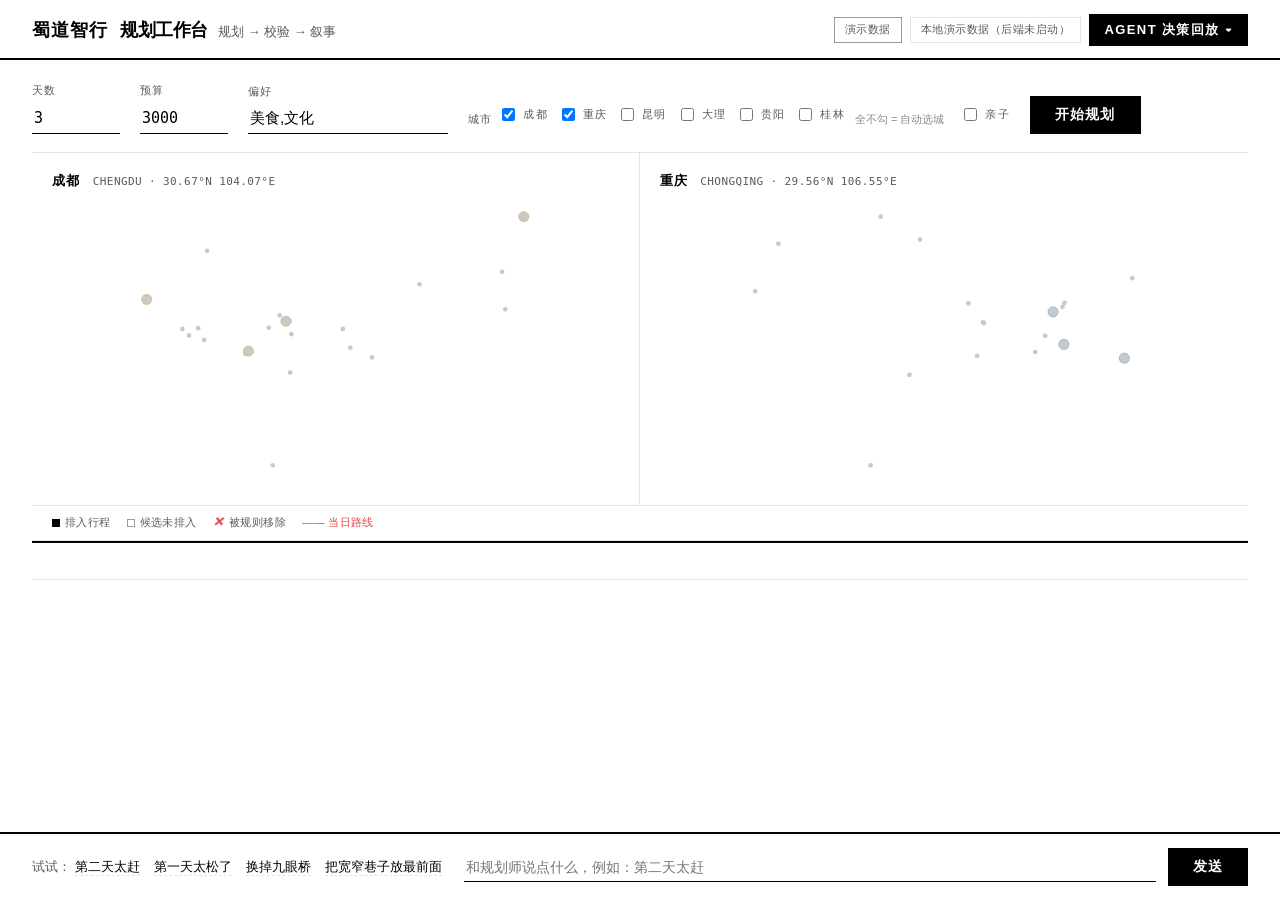
==== static/plan.html @ 838f5dc4 "feat(front): 双页面拆分——index品牌首页/plan规划工作台，旧URL参数自动透传，后端零改动 [user request] - index.html：hero+4数据卡+三步管线(" ====
<!DOCTYPE html>
<html lang="zh-CN">
<head>
<meta charset="UTF-8">
<meta name="viewport" content="width=device-width, initial-scale=1.0">
<title>蜀道智行 · 规划工作台</title>
<link rel="stylesheet" href="style.css">
</head>
<body>
<header class="topbar">
  <div class="brand">
    <a class="brand-mark" href="index.html" title="返回首页">蜀道智行</a>
    <h1>规划工作台<span class="brand-sub">规划 → 校验 → 叙事</span></h1>
  </div>
  <div class="badges">
    <span class="badge badge-offline" id="badge-offline">离线</span>
    <span class="badge" id="badge-api">检测中…</span>
    <button class="drawer-btn" id="drawer-btn" aria-expanded="false">Agent 决策回放 ▾</button>
  </div>
</header>

<div class="layout">
  <!-- 单栏主列：参数 + 多城路线图 + 逐日行程 -->
  <main class="left">
    <form class="params" id="params-form">
      <label>天数<input id="p-days" type="number" min="1" max="7" value="3"></label>
      <label>预算<input id="p-budget" type="number" min="500" step="100" value="3000"></label>
      <label>偏好<input id="p-tags" type="text" value="美食,文化" placeholder="美食,文化,亲子…"></label>
      <div class="city-pick-wrap">
        <span class="city-pick-label">城市</span>
        <div class="city-pick" id="p-cities"></div>
        <span class="city-pick-hint" id="city-pick-hint">全不勾 = 自动选城</span>
      </div>
      <label class="chk"><input id="p-family" type="checkbox">亲子</label>
      <button type="submit" class="btn-primary" id="btn-run">开始规划</button>
      <span class="params-hint" id="params-hint" hidden></span>
    </form>

    <section class="map-row" id="map-row">
      <!-- 图幅卡由 map.js setCities() 按行程涉及城市动态渲染（双城结构与旧静态双卡一致） -->
    </section>
    <div class="map-under">
      <div class="map-legend">
        <span><i class="lg lg-on"></i>排入行程</span>
        <span><i class="lg lg-dim"></i>候选未排入</span>
        <span><i class="lg-rm">✕</i>被规则移除</span>
        <span class="lg-route">—— 当日路线</span>
      </div>
      <div class="map-scroll-hint" id="map-scroll-hint" hidden>← 横向滑动查看全部城市 →</div>
    </div>

    <section class="days">
      <nav class="day-tabs" id="day-tabs"></nav>
      <div class="day-panel" id="day-panel"></div>
      <div class="budget-bar" id="budget-bar"></div>
    </section>
  </main>

  <!-- 底部抽屉：Agent 决策回放（默认收起） -->
  <aside class="right">
    <div class="player-head">
      <h2>Agent 决策回放</h2>
      <input id="evt-search" type="search" placeholder="过滤事件（标题/理由）…">
      <button class="drawer-close" id="drawer-close" title="关闭（Esc）">✕ 关闭</button>
    </div>
    <div class="player-ctrl">
      <button id="pc-first" title="跳到开头">⏮</button>
      <button id="pc-prev" title="上一步">◀</button>
      <button id="pc-play" class="pc-play" title="播放/暂停">▶</button>
      <button id="pc-next" title="下一步">▶|</button>
      <button id="pc-last" title="跳到结尾">⏭</button>
      <input id="pc-seek" type="range" min="0" max="0" value="0" step="1">
      <select id="pc-speed">
        <option value="1">1x</option><option value="2" selected>2x</option><option value="4">4x</option>
      </select>
    </div>
    <div class="evt-list" id="event-list"></div>
  </aside>
</div>

<footer class="chat-bar">
  <span class="chat-hint" id="chat-hints">试试：</span>
  <input id="chat-input" type="text" placeholder="和规划师说点什么，例如：第二天太赶">
  <button class="btn-primary" id="btn-send">发送</button>
</footer>

<script type="module" src="js/main.js"></script>
</body>
</html>
---- static/style.css ----
/* ============================================================
   蜀道智行 · 瑞士国际主义版式（Swiss / International Typographic Style）
   纪律：12 栏网格 / 极端字号对比 / 零装饰 / 横线即元素 / 单一强调色朱红
   零圆角 · 零阴影 · 零渐变 · 零外链字体
   ============================================================ */

:root {
  --bg:     #FFFFFF;
  --ink:    #000000;
  --ink2:   #5A5A5A;
  --ink3:   #9B9B9B;
  --rule:   #E4E4E4;
  --rule2:  #F0F0F0;
  --accent: #E5484D;                       /* 全站唯一强调色：朱红 */
  --drawer: #FFFFFF;
  --sans: "Helvetica Neue", Helvetica, "PingFang SC", "Microsoft YaHei", Arial, sans-serif;
  --mono: ui-monospace, "SF Mono", "JetBrains Mono", Consolas, monospace;
  /* 缓动 */
  --ease-out: cubic-bezier(.16, 1, .3, 1);
  --ease-inout: cubic-bezier(.32, .72, 0, 1);
  /* 兼容旧变量名（JS/CSS 引用处不断链；瑞士式下不再有第二第三强调色） */
  --cd: var(--ink);
  --cq: var(--ink);
  --bad: var(--accent);
  --ok: var(--ink);
  --tool: var(--ink2);
  --warn: var(--accent);
  --unfix: var(--accent);
  --fg: var(--ink);
  --fg-dim: var(--ink2);
  --panel: var(--bg);
  --border: var(--rule);
}

* { box-sizing: border-box; margin: 0; padding: 0; border-radius: 0 !important; box-shadow: none !important; }
html { scroll-behavior: smooth; }
body {
  background: var(--bg);
  color: var(--ink);
  font-family: var(--sans);
  font-size: 15px;
  line-height: 1.6;
  padding-bottom: 72px;                    /* 给固定对话条留位 */
}

/* ═══ 顶栏：2px 黑实线收底 ═══════════════════════════ */
.topbar {
  position: sticky; top: 0; z-index: 20;
  background: var(--bg);
  display: flex; align-items: center; justify-content: space-between;
  padding: 14px 32px 12px;
  border-bottom: 2px solid var(--ink);
  animation: dropIn .32s var(--ease-out) both;
}
.brand { display: flex; align-items: baseline; gap: 12px; }
.brand-mark {
  font-weight: 700; font-size: 18px; letter-spacing: 1px; color: var(--ink);
  background: none; -webkit-background-clip: initial; background-clip: initial;
}
.topbar h1 { font-size: 18px; font-weight: 700; letter-spacing: -0.4px; }
.brand-sub { color: var(--ink2); font-weight: 400; font-size: 13px; margin-left: 10px; letter-spacing: 0; }
.badges { display: flex; gap: 8px; align-items: center; }
.badge {
  font-family: var(--mono); font-size: 11px; letter-spacing: .5px;
  padding: 3px 10px;
  border: 1px solid var(--rule); color: var(--ink2);
  font-variant-numeric: tabular-nums;
}
.badge-offline { border-color: var(--ink3); }
.badge-live { background: var(--ink); color: var(--bg); border-color: var(--ink); }
.badge-error { color: var(--accent); border-color: var(--accent); font-weight: 600; }
/* 抽屉开关按钮 */
.drawer-btn {
  font-family: var(--sans); font-size: 13px; font-weight: 700;
  text-transform: uppercase; letter-spacing: 1.4px;
  background: var(--ink); color: var(--bg);
  border: 1px solid var(--ink); padding: 6px 14px; cursor: pointer;
  transition: background .14s, color .14s;
}
.drawer-btn:hover { background: var(--accent); border-color: var(--accent); color: #fff; }
.drawer-btn[aria-expanded="true"] { background: var(--accent); border-color: var(--accent); color: #fff; }

/* ═══ Hero：12 栏网格，极端字号对比 ═════════════════ */
.hero {
  max-width: 1280px; margin: 0 auto; padding: 40px 32px 28px;
  display: grid; grid-template-columns: repeat(12, 1fr); gap: 16px 24px;
  border-bottom: 1px solid var(--rule);
}
.hero-title {
  grid-column: 1 / 10;
  font-size: clamp(38px, 4.6vw, 66px); font-weight: 700;
  letter-spacing: -2.4px; line-height: 1.04;
  animation: titleIn .62s var(--ease-out) 60ms both;
}
.hero-sub {
  grid-column: 1 / 8;
  font-size: 15px; color: var(--ink2); max-width: 560px; line-height: 1.6;
  animation: riseIn .38s var(--ease-out) 200ms both;
}
.hero-stats {
  grid-column: 10 / 13;
  display: grid; grid-template-columns: 1fr 1fr; gap: 1px;
  background: var(--rule);
  border: 1px solid var(--rule);
  animation: riseIn .38s var(--ease-out) 260ms both;
}
.stat {
  background: var(--bg); padding: 14px 14px 12px;
  animation: riseIn .34s var(--ease-out) both;
}
.stat:nth-child(1) { animation-delay: 260ms; }
.stat:nth-child(2) { animation-delay: 330ms; }
.stat:nth-child(3) { animation-delay: 400ms; }
.stat:nth-child(4) { animation-delay: 470ms; }
.stat-n {
  display: block; font-family: var(--mono); font-variant-numeric: tabular-nums;
  font-size: 26px; font-weight: 700; letter-spacing: -1px; line-height: 1.1;
}
.stat-l { display: block; font-size: 11px; color: var(--ink2); letter-spacing: .6px; margin-top: 4px; }

/* ── 品牌首页（index.html 专属：hero 垂直叙事 + 三步管线 + CTA）──── */
.home-hero {
  display: block; padding: 72px 32px 44px;
}
.home-hero .hero-title { max-width: 900px; }
.home-hero .hero-sub { max-width: 640px; margin-top: 18px; }
.home-hero .hero-stats {
  display: grid; grid-template-columns: repeat(4, 1fr); gap: 1px;
  margin-top: 44px; background: var(--rule); border: 1px solid var(--rule);
}
.home-steps {
  max-width: 1280px; margin: 0 auto; padding: 36px 32px;
  display: grid; grid-template-columns: repeat(3, 1fr);
  border-bottom: 1px solid var(--rule);
}
.home-steps .step {
  padding: 0 26px 0 0;
  animation: riseIn .38s var(--ease-out) both;
}
.home-steps .step:nth-child(1) { animation-delay: 340ms; }
.home-steps .step:nth-child(2) { animation-delay: 420ms; border-left: 1px solid var(--rule); padding-left: 26px; }
.home-steps .step:nth-child(3) { animation-delay: 500ms; border-left: 1px solid var(--rule); padding-left: 26px; }
.step-no {
  font-family: var(--mono); font-size: 13px; font-weight: 700;
  color: var(--accent); letter-spacing: 2px;
}
.home-steps h3 {
  font-size: 17px; font-weight: 700; letter-spacing: .4px;
  margin: 8px 0 10px;
}
.home-steps p { font-size: 13px; color: var(--ink2); line-height: 1.75; }
.home-cta {
  max-width: 1280px; margin: 0 auto; padding: 56px 32px 64px;
  animation: riseIn .38s var(--ease-out) 580ms both;
}
.btn-cta {
  display: inline-block; padding: 16px 44px;
  background: var(--ink); color: var(--bg);
  font-size: 16px; font-weight: 700; letter-spacing: 1.6px;
  text-decoration: none; transition: background .14s ease-out, color .14s ease-out;
}
.btn-cta:hover { background: var(--accent); color: #fff; }
.cta-sub { margin-top: 16px; font-size: 12px; color: var(--ink2); letter-spacing: .4px; }
.home-foot {
  border-top: 1px solid var(--rule);
  padding: 18px 32px; text-align: center;
  font-size: 11px; color: var(--ink2); letter-spacing: .8px;
}
a.brand-mark { text-decoration: none; }

/* ═══ 主区：单栏 12 栏 ═══════════════════════════════ */
.layout {
  max-width: 1280px; margin: 0 auto;
  display: grid; grid-template-columns: repeat(12, 1fr);
  gap: 0 24px; padding: 0 32px 24px;
}
.left { grid-column: 1 / 13; display: flex; flex-direction: column; }

/* ── 参数条：一行，横线画出 ─────────────────────────── */
.params {
  display: flex; align-items: flex-end; gap: 20px; flex-wrap: wrap;
  padding: 22px 0 18px;
  border-bottom: 1px solid var(--rule);
  animation: paramsIn .42s var(--ease-out) 380ms both;
}
.params label {
  display: flex; flex-direction: column; gap: 5px;
  font-size: 11px; color: var(--ink2); letter-spacing: 1.2px; text-transform: uppercase;
}
/* 城市多选（03E：默认勾成渝，全不勾 = 自动选城） */
.city-pick {
  display: flex; align-items: center; gap: 14px; flex-wrap: wrap;
  font-size: 11px; color: var(--ink2); letter-spacing: 1.2px; text-transform: uppercase;
}
.city-pick .chk {
  display: inline-flex; align-items: center; gap: 5px;
  font-size: 11px; color: var(--ink2); letter-spacing: 1.2px; text-transform: none;
  cursor: pointer; margin: 0;
}
.params input[type="number"], .params input[type="text"] {
  background: var(--bg); border: none; border-bottom: 1px solid var(--ink);
  color: var(--ink); padding: 4px 2px 6px; font-size: 15px; outline: none;
  font-family: var(--mono); font-variant-numeric: tabular-nums;
  transition: border-color .14s;
}
.params input:focus { border-bottom-color: var(--accent); }
#p-days, #p-budget { width: 88px; }
#p-tags { width: 200px; font-family: var(--sans); }
.chk { flex-direction: row !important; align-items: center; gap: 8px !important; padding-bottom: 10px; text-transform: none; font-size: 13.5px; }
.btn-primary {
  background: var(--ink); color: var(--bg);
  border: 1px solid var(--ink); padding: 9px 24px; cursor: pointer;
  font-family: var(--sans); font-weight: 700; font-size: 13.5px;
  letter-spacing: 1.2px; text-transform: uppercase;
  transition: background .14s, color .14s, border-color .14s;
}
.btn-primary:hover { background: var(--accent); border-color: var(--accent); color: #fff; }
.btn-primary:disabled { opacity: .35; cursor: not-allowed; }

/* ═══ 多城图幅：flex 横滚（双城各占半幅与旧 1fr/1fr 视觉一致，>2 城容器内横向滚动） ═══ */
.map-row {
  display: flex; overflow-x: auto; scrollbar-width: thin;
  border-bottom: 1px solid var(--rule);
}
.map-card {
  flex: 0 0 calc((100% - 1px) / 2); min-width: 0;
  position: relative; padding: 18px 20px 14px;
  background: var(--bg);
}
.map-card:first-child { border-right: 1px solid var(--rule); animation: slideL .48s var(--ease-out) 460ms both; }
.map-card:last-child  { animation: slideR .48s var(--ease-out) 550ms both; }
/* 图幅标题：瑞士式小标签（位置区分城市，不靠颜色） */
.map-title {
  position: static; display: flex; align-items: baseline; gap: 12px;
  font-family: var(--sans); font-size: 13px; font-weight: 700;
  letter-spacing: 1.4px; text-transform: uppercase; color: var(--ink);
}
.c-cd, .c-cq { color: var(--ink); }
.city-meta {
  font-family: var(--mono); font-size: 11px; font-weight: 400;
  color: var(--ink2); letter-spacing: .4px; text-transform: uppercase;
  font-variant-numeric: tabular-nums;
}
.map-svg { height: 300px; position: relative; }
.map-svg svg { width: 100%; height: 100%; display: block; }

/* 图幅下方：图例 + 横滚提示（>2 城时显示） */
.map-under {
  display: flex; justify-content: space-between; align-items: center; gap: 16px;
  padding: 8px 20px; border-bottom: 1px solid var(--rule);
  font-size: 11px; color: var(--ink2); letter-spacing: .4px;
}
.map-legend { display: flex; gap: 16px; flex-wrap: wrap; align-items: center; }
.map-legend .lg {
  display: inline-block; width: 8px; height: 8px;
  margin-right: 5px; vertical-align: -1px;
}
.map-legend .lg-on { background: var(--ink); }
.map-legend .lg-dim { background: none; border: 1px solid var(--ink3, #9a9a9a); }
.map-legend .lg-rm { color: var(--accent); font-weight: 700; margin-right: 5px; }
.map-legend .lg-route { color: var(--accent); }
.map-scroll-hint { color: var(--accent); white-space: nowrap; }
.map-scroll-hint[hidden] { display: none; }

/* 城市多选与即时提示 */
.city-pick-wrap { display: flex; align-items: center; gap: 10px; flex-wrap: wrap; }
.city-pick-label {
  font-size: 11px; color: var(--ink2); letter-spacing: 1.2px; text-transform: uppercase;
}
.city-pick-hint { font-size: 11px; color: var(--ink2); opacity: .7; }
.params-hint {
  flex-basis: 100%; font-size: 11px; color: var(--accent); letter-spacing: .3px;
}
.params-hint[hidden] { display: none; }

/* 行程区初始空态：说明主路径（输入→生成→回放），首开不空白 */
.empty-state { padding: 34px 20px; border-left: 2px solid var(--accent); }
.empty-title {
  font-size: 15px; font-weight: 700; color: var(--ink);
  letter-spacing: .6px; margin-bottom: 14px;
}
.empty-line { font-size: 12px; color: var(--ink2); line-height: 2.1; }
.empty-line b { color: var(--accent); font-weight: 700; }

/* 回放入口引导：管线完成后按钮一次性高亮（打开抽屉即解除） */
.drawer-btn.attn {
  color: var(--accent); border-bottom: 2px solid var(--accent);
  animation: attnPulse 1.6s var(--ease-out) 2;
}
@keyframes attnPulse {
  0%, 100% { opacity: 1; }
  50% { opacity: .45; }
}

/* 高铁连线（黑白化：双色渐变由 CSS 覆盖为黑） */
.rail-link { display: none; }

/* ── 地图点位：黑实心圆；CSS 覆盖 JS 的 fill 属性 ───── */
.poi-marker {
  cursor: pointer; fill: var(--ink) !important;
  transition: r .14s ease-out, opacity .2s;
  animation: popIn .26s cubic-bezier(.34, 1.4, .64, 1) both;
  animation-delay: calc(620ms + var(--i, 0) * 38ms);
}
.poi-marker:hover { r: 8; }
.poi-marker.dim { fill: #C9C9C9 !important; opacity: 1; animation: none; }
.poi-marker.done { stroke: var(--ink); stroke-width: 1; }
/* 当天路线：朱红；CSS 覆盖 JS 的 stroke/dasharray 属性 */
.route-line {
  fill: none; stroke: var(--accent) !important;
  stroke-width: 1.8; stroke-linecap: round; stroke-linejoin: round;
  transition: opacity .2s;
}
.route-line.dim { stroke: var(--ink3) !important; stroke-width: 1; stroke-dasharray: 2 5 !important; opacity: 1; }
.route-line:not(.dim) {
  stroke-dasharray: 3000 !important;
  stroke-dashoffset: 3000;
  animation: routeDraw .9s ease-out 640ms forwards;
}
/* 修复打叉线：统一朱红（CSS 覆盖属性值） */
svg line[stroke="#F85149"] { stroke: var(--accent) !important; }
.daytag { font-family: var(--mono); font-size: 10px; fill: var(--ink2); letter-spacing: .4px; }

/* 点位浮层：黑底白字直角方块 */
.poi-tip {
  position: fixed; pointer-events: none; z-index: 40;
  background: var(--ink); color: var(--bg);
  padding: 8px 12px; font-size: 12px; max-width: 240px;
  opacity: 0; transform: translateX(-4px);
  transition: opacity .14s, transform .14s;
}
.poi-tip.on { opacity: 1; transform: none; }
.poi-tip .t-name { font-weight: 700; font-size: 13px; margin-bottom: 4px; }
.poi-tip .t-row { color: #C9C9C9; font-family: var(--mono); font-size: 11px; font-variant-numeric: tabular-nums; }

/* ═══ 逐日行程：图鉴表格化 ═══════════════════════════ */
.days { border-bottom: 1px solid var(--rule); }
.day-tabs { display: flex; border-bottom: 2px solid var(--ink); animation: drawX .34s var(--ease-out) 900ms both; transform-origin: left; }
.day-tab {
  padding: 12px 24px 10px; font-size: 14px;
  color: var(--ink3); cursor: pointer; font-weight: 400;
  border-bottom: 2px solid transparent; margin-bottom: -2px;
  transition: color .14s;
}
.day-tab:hover { color: var(--ink); }
.day-tab.on { color: var(--ink); font-weight: 700; border-bottom-color: var(--ink); }
.day-tab.adv { color: var(--accent); }
.day-tab.adv.on { color: var(--accent); border-bottom-color: var(--accent); }
.day-panel { padding: 8px 0 4px; }

/* 行程条目：左时间 + 中名称 + 右标签说明；竖线分隔 */
.it-item {
  position: relative; display: grid;
  grid-template-columns: 88px 1fr 280px; gap: 0 24px;
  padding: 14px 0; border-bottom: 1px solid var(--rule2);
  animation: riseIn .26s var(--ease-out) both;
}
.it-item:nth-child(1)  { animation-delay: 1000ms; }
.it-item:nth-child(2)  { animation-delay: 1028ms; }
.it-item:nth-child(3)  { animation-delay: 1056ms; }
.it-item:nth-child(4)  { animation-delay: 1084ms; }
.it-item:nth-child(5)  { animation-delay: 1112ms; }
.it-item:nth-child(6)  { animation-delay: 1140ms; }
.it-item:nth-child(7)  { animation-delay: 1168ms; }
.it-item:nth-child(8)  { animation-delay: 1196ms; }
.it-item:nth-child(9)  { animation-delay: 1224ms; }
.it-item:nth-child(10) { animation-delay: 1252ms; }
.it-item:nth-child(n+11) { animation-delay: 1280ms; }
.it-item::before {
  content: ""; position: absolute; left: 96px; top: 6px; bottom: 6px; width: 1px;
  background: var(--rule);
}
.it-time {
  font-family: var(--mono); font-size: 12px; color: var(--ink2);
  font-variant-numeric: tabular-nums; letter-spacing: .2px; padding-top: 2px;
}
.it-body { min-width: 0; padding-left: 22px; }
.it-name { font-weight: 700; font-size: 15px; letter-spacing: -0.2px; }
.it-name .price { color: var(--ink); font-family: var(--mono); font-size: 12px; margin-left: 8px; font-variant-numeric: tabular-nums; }
.it-tags { margin: 6px 0 2px; display: flex; flex-wrap: wrap; gap: 6px; }
.it-tag {
  font-size: 11px; color: var(--ink2); letter-spacing: .4px;
  border-bottom: 1px solid var(--rule);
  padding: 1px 0;
}
.it-sum { color: var(--ink2); font-size: 13.5px; line-height: 1.55; grid-column: 3; }
.it-reasons { font-size: 11px; color: var(--ink3); margin-top: 5px; font-family: var(--mono); font-variant-numeric: tabular-nums; }
.it-meal { color: var(--ink3); font-size: 12px; letter-spacing: 2px; }
.it-rail {
  display: inline-block; height: 22px;
  font-family: var(--mono); font-size: 11px; color: var(--ink);
  font-weight: 600; letter-spacing: .5px;
  background: var(--ink); color: var(--bg); padding: 3px 10px;
}
.it-item.advisory { border-left: 2px solid var(--accent); padding-left: 14px; }
.it-removed { opacity: .5; }
.it-removed .rm-tag {
  font-size: 10px; color: var(--accent);
  border: 1px solid var(--accent); padding: 1px 6px; margin-left: 6px;
}

/* 负载 / 叙事 / 预算 */
.day-load {
  display: flex; gap: 28px; font-family: var(--mono); font-size: 12px; letter-spacing: .3px;
  color: var(--ink2); padding: 12px 0 4px;
  font-variant-numeric: tabular-nums;
  animation: riseIn .32s var(--ease-out) 1250ms both;
}
.day-load .over { color: var(--accent); font-weight: 700; }
.day-narrative {
  margin: 10px 0 6px; padding: 2px 0 2px 16px;
  font-size: 13.5px; line-height: 1.75; color: var(--ink);
  border-left: 2px solid var(--ink);
  animation: riseIn .32s var(--ease-out) 1250ms both;
}
.budget-bar {
  padding: 14px 0 10px;
  font-family: var(--mono); font-size: 13px; color: var(--ink); letter-spacing: .2px;
  display: flex; gap: 10px; align-items: baseline; flex-wrap: wrap;
  font-variant-numeric: tabular-nums;
  animation: riseIn .32s var(--ease-out) 1250ms both;
}
.budget-bar .total { font-weight: 700; font-size: 15px; }
.budget-bar .over { color: var(--accent); }

/* ═══ 底部抽屉：Agent 决策回放（默认收起）════════════ */
.right {
  position: fixed; left: 0; right: 0; bottom: 0; z-index: 30;
  height: min(74vh, 620px);
  background: var(--drawer);
  border-top: 2px solid var(--ink);
  display: flex; flex-direction: column;
  transform: translateY(101%);
  transition: transform .32s var(--ease-inout);
}
body.drawer-open .right { transform: none; }
body.drawer-open::after {
  content: ""; position: fixed; inset: 0; z-index: 25;
  background: rgba(0, 0, 0, .14);
}
/* 遮罩点击关闭（JS 绑定在遮罩上；此处仅绘制） */
.drawer-close {
  font-family: var(--sans); font-size: 12px; font-weight: 700;
  background: none; border: 1px solid var(--ink); color: var(--ink);
  padding: 5px 12px; cursor: pointer; letter-spacing: 1px;
  transition: background .14s, color .14s;
}
.drawer-close:hover { background: var(--ink); color: var(--bg); }
.player-head {
  display: flex; align-items: center; justify-content: space-between;
  padding: 14px 24px 10px; gap: 12px;
  border-bottom: 1px solid var(--rule);
}
.player-head h2 {
  font-size: 13px; font-weight: 700; letter-spacing: 1.4px;
  text-transform: uppercase; color: var(--ink);
}
#evt-search {
  width: 220px; background: var(--bg); border: none;
  border-bottom: 1px solid var(--ink);
  color: var(--ink); padding: 4px 2px 6px; font-size: 13px; outline: none;
  font-family: var(--sans);
}
#evt-search:focus { border-bottom-color: var(--accent); }
.player-ctrl {
  display: flex; align-items: center; gap: 8px; padding: 0 24px 12px;
  border-bottom: 1px solid var(--rule);
}
.player-ctrl button {
  background: var(--bg); border: 1px solid var(--ink); color: var(--ink);
  width: 34px; height: 30px; cursor: pointer; font-size: 12px;
  font-family: var(--mono);
  transition: background .14s, color .14s;
}
.player-ctrl button:hover { background: var(--ink); color: var(--bg); }
.player-ctrl button:disabled { opacity: .3; cursor: not-allowed; }
.pc-play { background: var(--ink) !important; color: var(--bg) !important; }
.pc-play:hover { background: var(--accent) !important; border-color: var(--accent) !important; }
#pc-seek { flex: 1; accent-color: var(--accent); height: 1px; }
#pc-speed {
  background: var(--bg); color: var(--ink); border: 1px solid var(--ink);
  font-size: 12px; padding: 5px 6px; font-family: var(--mono);
}
.player-ctrl.streaming { opacity: .5; }
.player-ctrl.streaming::after {
  content: "实时接收中…";
  font-size: 11px; color: var(--accent); margin-left: 6px; font-family: var(--mono);
}

/* ── 事件列表：三列并排（序号 | 标题 | 原因）────────── */
.evt-list { flex: 1; overflow-y: auto; padding: 6px 0 24px; }
.evt {
  position: relative;
  display: grid; grid-template-columns: 64px 1fr 1.15fr; gap: 0 20px;
  padding: 11px 24px 11px 26px; cursor: pointer; align-items: baseline;
}
/* 左侧 2px 红条：hover / 当前项（scaleY，非背景色变化） */
.evt::before {
  content: ""; position: absolute; left: 0; top: 8px; bottom: 8px; width: 2px;
  background: var(--accent); transform: scaleY(0); transform-origin: top;
  transition: transform .18s var(--ease-out);
}
.evt:hover::before, .evt.cur::before { transform: scaleY(1); }
.evt.hidden { display: none; }
/* 序号与图标同格：序号靠左，图标靠右 */
.evt-seq { grid-area: 1 / 1; justify-self: start; }
.evt-icon {
  grid-area: 1 / 1; justify-self: end;
  width: 16px; height: 16px;
  display: inline-grid; place-items: center;
  background: none; border: none;
  font-size: 10px; line-height: 1; align-self: center;
  color: var(--ink2);
}
.evt-title { grid-area: 1 / 2; font-size: 13px; line-height: 1.5; font-weight: 400; }
/* 原因列：与标题同级的独立列 */
.evt-reason {
  grid-area: 1 / 3;
  font-size: 13px; color: var(--ink2); line-height: 1.5;
  border-left: 1px solid var(--rule); padding-left: 14px;
  word-break: break-all;
}
.evt.cur .evt-title { font-weight: 700; }
.evt.cur .evt-reason { color: var(--ink); }
/* 阶段标签：小方标 */
.evt-stage {
  display: inline-block; font-size: 9.5px; letter-spacing: .8px; padding: 1px 5px;
  border: 1px solid var(--rule); color: var(--ink2);
  margin-right: 6px; font-family: var(--mono); text-transform: uppercase;
  vertical-align: 1px;
}
.st-plan, .st-validate, .st-narrate, .st-system, .st-revise { color: var(--ink2); }
/* 图标语义色（瑞士收敛：违规系=朱红，其余黑灰） */
.ty-tool_call, .ty-tool_result { color: var(--ink3); }
.ty-decision { color: var(--ink); }
.ty-violation, .ty-advisory, .ty-unfixable, .ty-fallback { color: var(--accent); }
.ty-pass { color: var(--ink); }
.evt.future { filter: grayscale(1); opacity: .35; }
/* 抽屉展开时事件逐条淡入（stagger 16ms，前 24 条） */
body.drawer-open .evt { animation: riseIn .3s var(--ease-out) both; }
body.drawer-open .evt:nth-child(1)  { animation-delay: 60ms; }
body.drawer-open .evt:nth-child(2)  { animation-delay: 76ms; }
body.drawer-open .evt:nth-child(3)  { animation-delay: 92ms; }
body.drawer-open .evt:nth-child(4)  { animation-delay: 108ms; }
body.drawer-open .evt:nth-child(5)  { animation-delay: 124ms; }
body.drawer-open .evt:nth-child(6)  { animation-delay: 140ms; }
body.drawer-open .evt:nth-child(7)  { animation-delay: 156ms; }
body.drawer-open .evt:nth-child(8)  { animation-delay: 172ms; }
body.drawer-open .evt:nth-child(9)  { animation-delay: 188ms; }
body.drawer-open .evt:nth-child(10) { animation-delay: 204ms; }
body.drawer-open .evt:nth-child(n+11) { animation-delay: 220ms; }

/* ═══ 对话条：固定底部 ═══════════════════════════════ */
.chat-bar {
  position: fixed; left: 0; right: 0; bottom: 0; z-index: 15;
  display: flex; align-items: center; gap: 12px;
  padding: 14px 32px;
  background: var(--bg);
  border-top: 2px solid var(--ink);
}
.chat-hint { font-size: 12.5px; color: var(--ink2); white-space: nowrap; }
.chat-hint span { color: var(--ink); cursor: pointer; margin-left: 4px; margin-right: 10px; border-bottom: 1px dashed var(--rule); padding-bottom: 1px; }
.chat-hint span:hover { border-bottom-color: var(--accent); color: var(--accent); border-bottom-style: solid; }
#chat-input {
  flex: 1; background: var(--bg); border: none;
  border-bottom: 1px solid var(--ink);
  color: var(--ink); padding: 6px 2px; font-size: 14px; outline: none;
  font-family: var(--sans);
}
#chat-input:focus { border-bottom-color: var(--accent); }

/* ═══ 滚动条（方角灰）════════════════════════════════ */
::-webkit-scrollbar { width: 10px; height: 10px; }
::-webkit-scrollbar-thumb { background: var(--rule); border: 2px solid var(--bg); }
::-webkit-scrollbar-thumb:hover { background: var(--ink3); }
::-webkit-scrollbar-track { background: var(--bg); }

/* ═══ 关键帧 ═════════════════════════════════════════ */
@keyframes riseIn  { from { opacity: 0; transform: translateY(10px); } to { opacity: 1; transform: none; } }
@keyframes dropIn  { from { opacity: 0; transform: translateY(-8px); } to { opacity: 1; transform: none; } }
@keyframes slideL  { from { opacity: 0; transform: translateX(-16px); } to { opacity: 1; transform: none; } }
@keyframes slideR  { from { opacity: 0; transform: translateX(16px); } to { opacity: 1; transform: none; } }
@keyframes drawX   { from { transform: scaleX(0); } to { transform: scaleX(1); } }
@keyframes titleIn { from { opacity: 0; letter-spacing: -12px; } to { opacity: 1; letter-spacing: -2.4px; } }
@keyframes popIn   { from { opacity: 0; transform: scale(.2); } to { opacity: 1; transform: scale(1); } }
@keyframes routeDraw { to { stroke-dashoffset: 0; } }
@keyframes paramsIn { from { opacity: 0; } to { opacity: 1; } }
@keyframes railFlow { to { stroke-dashoffset: -24; } }

/* SVG marker 的 popIn 需要 fill-box 原点 */
.poi-marker { transform-box: fill-box; transform-origin: center; }

/* ═══ 动效降级 ═══════════════════════════════════════ */
@media (prefers-reduced-motion: reduce) {
  *, *::before, *::after {
    animation-duration: .01ms !important;
    animation-delay: 0ms !important;
    transition-duration: .01ms !important;
    scroll-behavior: auto !important;
  }
  .route-line:not(.dim) { stroke-dashoffset: 0; }
}

/* ═══ 响应式（1366×768 不塌）════════════════════════ */
@media (max-width: 1400px) {
  .hero-title { grid-column: 1 / 13; }
  .hero-sub { grid-column: 1 / 9; }
  .hero-stats { grid-column: 9 / 13; }
}
@media (max-width: 1100px) {
  .hero-stats { grid-column: 1 / 13; display: grid; grid-template-columns: repeat(4, 1fr); }
  .it-item { grid-template-columns: 72px 1fr; }
  .it-sum { grid-column: 2; }
  .map-card { flex: 0 0 100%; }
  .map-card:first-child { border-right: none; border-bottom: 1px solid var(--rule); }
  .map-svg { height: 240px; }
  .evt { grid-template-columns: 56px 1fr; }
  .evt-reason { grid-area: auto; grid-column: 2; border-left: none; padding-left: 0; }
  /* 首页：数据卡 2 列、三步管线纵向堆叠 */
  .home-hero .hero-stats { grid-template-columns: repeat(2, 1fr); }
  .home-steps { grid-template-columns: 1fr; }
  .home-steps .step:nth-child(2), .home-steps .step:nth-child(3) {
    border-left: none; padding-left: 0; border-top: 1px solid var(--rule); padding-top: 20px;
  }
}
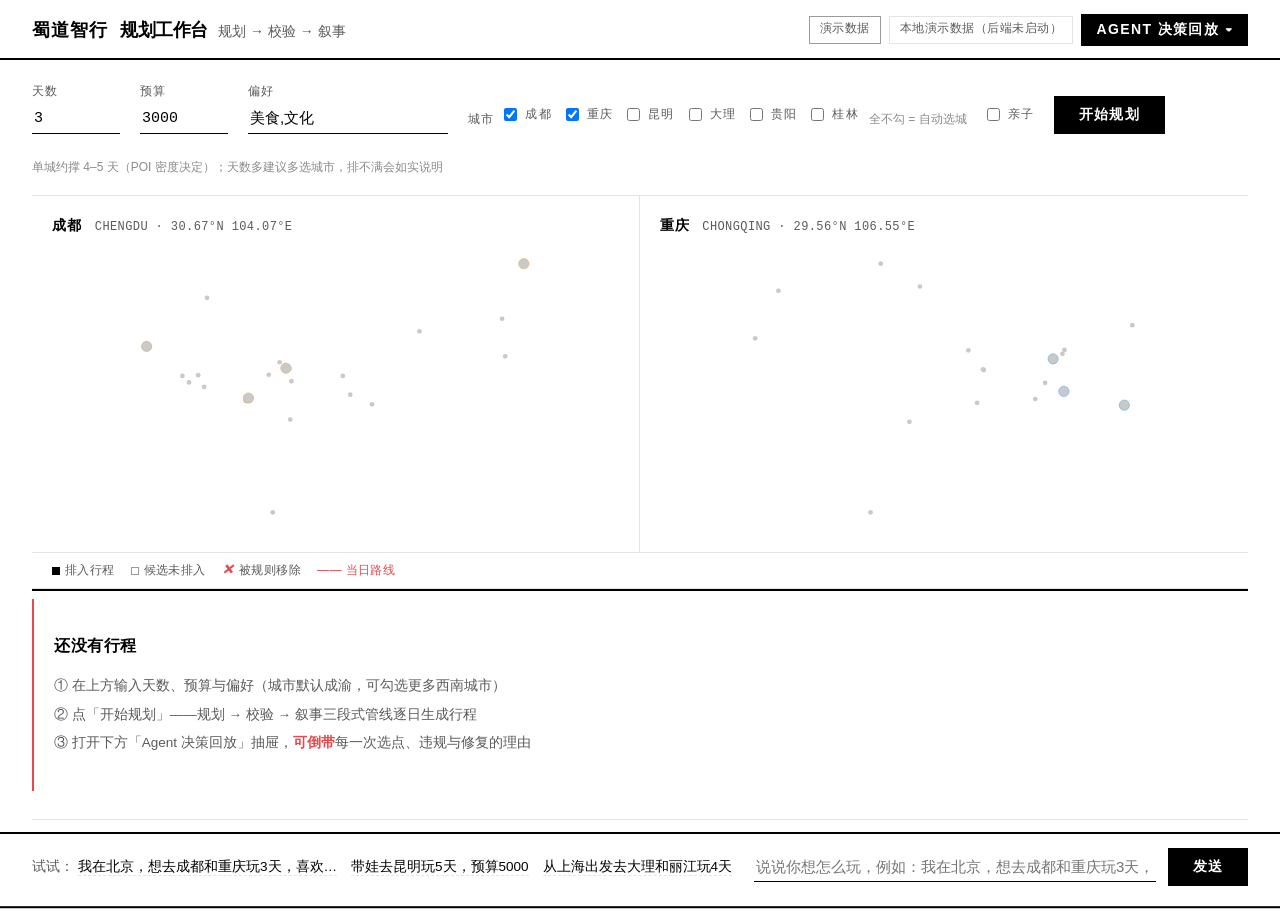
==== commit 27249083: "feat(parse): 03G自然语言规划入口+天数上限放开——抽取与规划分离 [user 03G任务单] - 抽取层 server/agent/parse_request.py：一句话→{orig" ====
--- a/static/plan.html
+++ b/static/plan.html
@@ -23,7 +23,7 @@
   <!-- 单栏主列：参数 + 多城路线图 + 逐日行程 -->
   <main class="left">
     <form class="params" id="params-form">
-      <label>天数<input id="p-days" type="number" min="1" max="7" value="3"></label>
+      <label>天数<input id="p-days" type="number" min="1" max="30" value="3"></label>
       <label>预算<input id="p-budget" type="number" min="500" step="100" value="3000"></label>
       <label>偏好<input id="p-tags" type="text" value="美食,文化" placeholder="美食,文化,亲子…"></label>
       <div class="city-pick-wrap">
@@ -34,6 +34,8 @@
       <label class="chk"><input id="p-family" type="checkbox">亲子</label>
       <button type="submit" class="btn-primary" id="btn-run">开始规划</button>
       <span class="params-hint" id="params-hint" hidden></span>
+      <span class="city-pick-hint days-hint" id="days-hint">单城约撑 4–5 天（POI 密度决定）；天数多建议多选城市，排不满会如实说明</span>
+      <span class="city-pick-hint" id="parse-origin" hidden></span>
     </form>
 
     <section class="map-row" id="map-row">
@@ -80,7 +82,8 @@
 
 <footer class="chat-bar">
   <span class="chat-hint" id="chat-hints">试试：</span>
-  <input id="chat-input" type="text" placeholder="和规划师说点什么，例如：第二天太赶">
+  <span class="chat-note" id="chat-note" hidden></span>
+  <input id="chat-input" type="text" placeholder="说说你想怎么玩，例如：我在北京，想去成都和重庆玩3天，喜欢美食和夜景">
   <button class="btn-primary" id="btn-send">发送</button>
 </footer>
 
--- a/static/style.css
+++ b/static/style.css
@@ -561,6 +561,11 @@
 .chat-hint { font-size: 12.5px; color: var(--ink2); white-space: nowrap; }
 .chat-hint span { color: var(--ink); cursor: pointer; margin-left: 4px; margin-right: 10px; border-bottom: 1px dashed var(--rule); padding-bottom: 1px; }
 .chat-hint span:hover { border-bottom-color: var(--accent); color: var(--accent); border-bottom-style: solid; }
+/* 03G：对话栏系统提示（「我理解为…」/兜底说明）与参数条只读提示 */
+.chat-note { font-size: 12.5px; color: var(--ink2); max-width: 46%; }
+.chat-note:not([hidden]) { border-bottom: 1px solid var(--rule); padding-bottom: 1px; }
+#parse-origin { display: block; margin-top: 4px; }
+.days-hint { display: block; margin-top: 4px; }
 #chat-input {
   flex: 1; background: var(--bg); border: none;
   border-bottom: 1px solid var(--ink);
@@ -622,4 +627,79 @@
   .home-steps .step:nth-child(2), .home-steps .step:nth-child(3) {
     border-left: none; padding-left: 0; border-top: 1px solid var(--rule); padding-top: 20px;
   }
-}+}
+
+/* ═══ 字号阶梯提升（第十三轮：用户反馈「字体有点小」）══════════════════
+   原则：+1px 为主（微小字 11→12、辅助字 12/12.5→13、正文 13/13.5→14/14.5），
+   标题 +1~2px；网格/间距/字重/颜色一律不动，只调字号与 SVG 内文字。
+   集中覆盖而非逐处改原规则：可审阅、可整体回滚。 */
+
+/* 顶栏与徽标 */
+.brand-sub { font-size: 14px; }              /* 13→14 */
+.badge { font-size: 12px; }                  /* 11→12 */
+.drawer-btn { font-size: 14px; }             /* 13→14 */
+
+/* 首页 */
+.hero-sub { font-size: 16px; }               /* 15→16 */
+.stat-n { font-size: 28px; }                 /* 26→28 */
+.stat-l { font-size: 12px; }                 /* 11→12 */
+.step-no { font-size: 14px; }                /* 13→14 */
+.home-steps h3 { font-size: 18px; }          /* 17→18 */
+.home-steps p { font-size: 14px; }           /* 13→14 */
+.btn-cta { font-size: 17px; }                /* 16→17 */
+.cta-sub { font-size: 13px; }                /* 12→13 */
+.home-foot { font-size: 12px; }              /* 11→12 */
+
+/* 参数条 */
+.params label { font-size: 12px; }           /* 11→12 */
+.chk { font-size: 14px; }                    /* 13.5→14 */
+.btn-primary { font-size: 14px; }            /* 13.5→14 */
+.city-pick-label { font-size: 12px; }        /* 11→12 */
+.city-pick-hint { font-size: 12px; }         /* 11→12 */
+.city-pick .chk { font-size: 12px; }         /* 11→12（城市多选项） */
+.params-hint { font-size: 12px; }            /* 11→12 */
+
+/* 图幅与图例 */
+.map-title { font-size: 14px; }              /* 13→14 */
+.city-meta { font-size: 12px; }              /* 11→12 */
+.map-under { font-size: 12px; }              /* 11→12 */
+.daytag { font-size: 11px; }                 /* 10→11（SVG 天序标记） */
+.poi-tip { font-size: 13px; }                /* 12→13 */
+.poi-tip .t-name { font-size: 14px; }        /* 13→14 */
+.poi-tip .t-row { font-size: 12px; }         /* 11→12 */
+
+/* 空态引导 */
+.empty-title { font-size: 16px; }            /* 15→16 */
+.empty-line { font-size: 13.5px; }           /* 12→13.5 */
+
+/* 逐日行程 */
+.day-tab { font-size: 15px; }                /* 14→15 */
+.it-time { font-size: 13px; }                /* 12→13 */
+.it-name { font-size: 16px; }                /* 15→16 */
+.it-name .price { font-size: 13px; }         /* 12→13 */
+.it-tags { font-size: 12px; }                /* 11→12 */
+.it-sum { font-size: 14.5px; }               /* 13.5→14.5（行程摘要正文） */
+.it-reasons { font-size: 12px; }             /* 11→12 */
+.it-meal { font-size: 13px; }                /* 12→13 */
+.it-rail { font-size: 12px; }                /* 11→12 */
+.rm-tag { font-size: 11px; }                 /* 10→11 */
+.day-load { font-size: 13px; }               /* 12→13 */
+.day-narrative { font-size: 14.5px; }        /* 13.5→14.5 */
+.budget-bar { font-size: 14px; }             /* 13→14 */
+.budget-bar .total { font-size: 16px; }      /* 15→16 */
+
+/* 回放抽屉（核心卖点，可读性优先） */
+.player-head h2 { font-size: 13px; }         /* 12→13 */
+.drawer-close { font-size: 14px; }           /* 12→14 */
+#evt-search { font-size: 14px; }             /* 13→14 */
+.player-ctrl button { font-size: 13px; }     /* 12→13 */
+#pc-speed { font-size: 13px; }               /* 12→13 */
+.streaming-hint { font-size: 12px; }         /* 11→12 */
+.evt-seq { font-size: 11px; }                /* 10→11 */
+.evt-title { font-size: 14px; }              /* 13→14 */
+.evt-reason { font-size: 14px; }             /* 13→14 */
+.evt-stage { font-size: 10.5px; }            /* 9.5→10.5 */
+
+/* 对话栏 */
+.chat-hint { font-size: 13.5px; }            /* 12.5→13.5 */
+#chat-input { font-size: 15px; }             /* 14→15 */
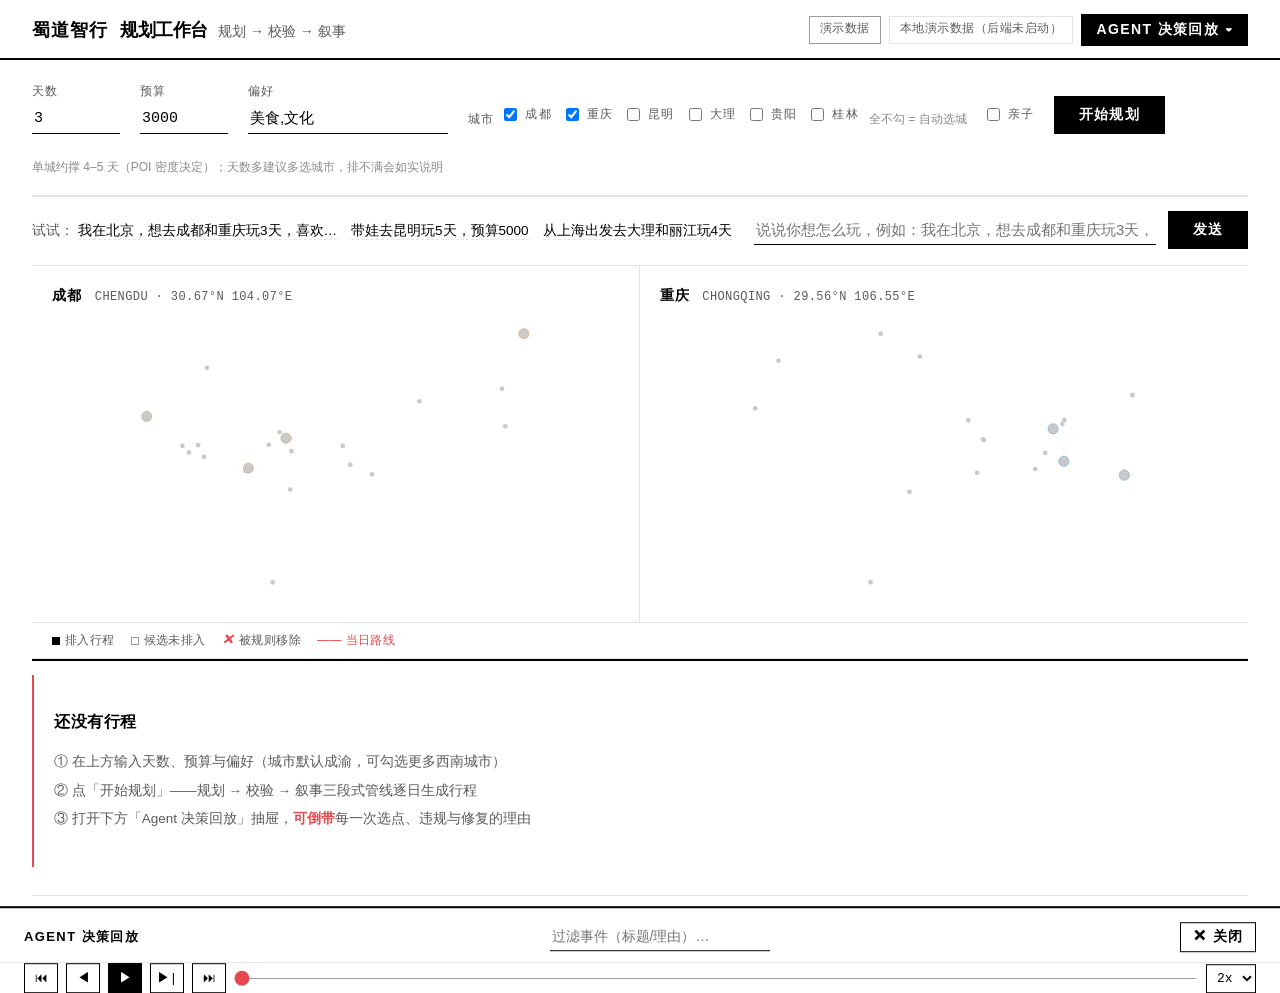
==== commit 56b553cf: "fix(front+planner): 03I前端交互三修——Day标签拖动/对话栏归位/在线Day跳号 [user 03I任务单] - Day标签横向拖动：.day-tabs补overflow-x+" ====
--- a/static/plan.html
+++ b/static/plan.html
@@ -38,6 +38,15 @@
       <span class="city-pick-hint" id="parse-origin" hidden></span>
     </form>
 
+    <!-- 03I 归位：对话栏从固定底部移到参数条下方（form 外——放 form 内回车会触发规划
+         而不是发消息）；对话与参数都是「用户输入」，语义上本就该相邻 -->
+    <footer class="chat-bar">
+      <span class="chat-hint" id="chat-hints">试试：</span>
+      <span class="chat-note" id="chat-note" hidden></span>
+      <input id="chat-input" type="text" placeholder="说说你想怎么玩，例如：我在北京，想去成都和重庆玩3天，喜欢美食和夜景">
+      <button class="btn-primary" id="btn-send">发送</button>
+    </footer>
+
     <section class="map-row" id="map-row">
       <!-- 图幅卡由 map.js setCities() 按行程涉及城市动态渲染（双城结构与旧静态双卡一致） -->
     </section>
@@ -53,6 +62,9 @@
 
     <section class="days">
       <nav class="day-tabs" id="day-tabs"></nav>
+      <div class="day-tabs-under">
+        <span class="map-scroll-hint" id="day-scroll-hint" hidden>← 横向拖动查看全部天数 →</span>
+      </div>
       <div class="day-panel" id="day-panel"></div>
       <div class="budget-bar" id="budget-bar"></div>
     </section>
@@ -80,12 +92,6 @@
   </aside>
 </div>
 
-<footer class="chat-bar">
-  <span class="chat-hint" id="chat-hints">试试：</span>
-  <span class="chat-note" id="chat-note" hidden></span>
-  <input id="chat-input" type="text" placeholder="说说你想怎么玩，例如：我在北京，想去成都和重庆玩3天，喜欢美食和夜景">
-  <button class="btn-primary" id="btn-send">发送</button>
-</footer>
 
 <script type="module" src="js/main.js"></script>
 </body>
--- a/static/style.css
+++ b/static/style.css
@@ -335,8 +335,16 @@
 
 /* ═══ 逐日行程：图鉴表格化 ═══════════════════════════ */
 .days { border-bottom: 1px solid var(--rule); }
-.day-tabs { display: flex; border-bottom: 2px solid var(--ink); animation: drawX .34s var(--ease-out) 900ms both; transform-origin: left; }
+/* 03I：Day 标签横向滚动——flex 无 overflow-x 时子项撑破容器、整页横向溢出
+   （.map-row 早已同款修过，两个横向区域当时只改了一个）。 */
+.day-tabs {
+  display: flex; overflow-x: auto; scrollbar-width: thin;
+  border-bottom: 2px solid var(--ink);
+  animation: drawX .34s var(--ease-out) 900ms both; transform-origin: left;
+  scroll-behavior: smooth;
+}
 .day-tab {
+  flex: 0 0 auto;                   /* 不许被压缩，否则「Day 12 · 昆明」被挤断 */
   padding: 12px 24px 10px; font-size: 14px;
   color: var(--ink3); cursor: pointer; font-weight: 400;
   border-bottom: 2px solid transparent; margin-bottom: -2px;
@@ -347,6 +355,15 @@
 .day-tab.adv { color: var(--accent); }
 .day-tab.adv.on { color: var(--accent); border-bottom-color: var(--accent); }
 .day-panel { padding: 8px 0 4px; }
+/* 溢出提示行（>容器宽度才显示，scrollWidth 实测判断不写死个数） */
+.day-tabs-under { padding: 6px 0 0; }
+
+/* 横向拖动滚动（03I）：day-tabs 与 map-row 共用——细滚动条 + 抓手光标 + 拖时禁选中 */
+.day-tabs::-webkit-scrollbar, .map-row::-webkit-scrollbar { height: 6px; }
+.day-tabs::-webkit-scrollbar-thumb, .map-row::-webkit-scrollbar-thumb { background: var(--ink3); border-radius: 0; }
+.day-tabs::-webkit-scrollbar-track, .map-row::-webkit-scrollbar-track { background: transparent; }
+.day-tabs, .map-row { cursor: grab; }
+.day-tabs.dragging, .map-row.dragging { cursor: grabbing; user-select: none; }
 
 /* 行程条目：左时间 + 中名称 + 右标签说明；竖线分隔 */
 .it-item {
@@ -550,13 +567,15 @@
 body.drawer-open .evt:nth-child(10) { animation-delay: 204ms; }
 body.drawer-open .evt:nth-child(n+11) { animation-delay: 220ms; }
 
-/* ═══ 对话条：固定底部 ═══════════════════════════════ */
+/* ═══ 对话条：参数条下方（03I 归位）═════════════════════ */
+/* 03I：原 fixed 全宽压视口底边（2px 黑线切断页面 + 内容有被压隐患）——
+   对话与参数都是「用户输入」，语义上本就该相邻；移入文档流后底部不再被切开。 */
 .chat-bar {
-  position: fixed; left: 0; right: 0; bottom: 0; z-index: 15;
   display: flex; align-items: center; gap: 12px;
-  padding: 14px 32px;
+  padding: 14px 0 16px;
+  border-top: 1px solid var(--rule);
+  border-bottom: 1px solid var(--rule);
   background: var(--bg);
-  border-top: 2px solid var(--ink);
 }
 .chat-hint { font-size: 12.5px; color: var(--ink2); white-space: nowrap; }
 .chat-hint span { color: var(--ink); cursor: pointer; margin-left: 4px; margin-right: 10px; border-bottom: 1px dashed var(--rule); padding-bottom: 1px; }
